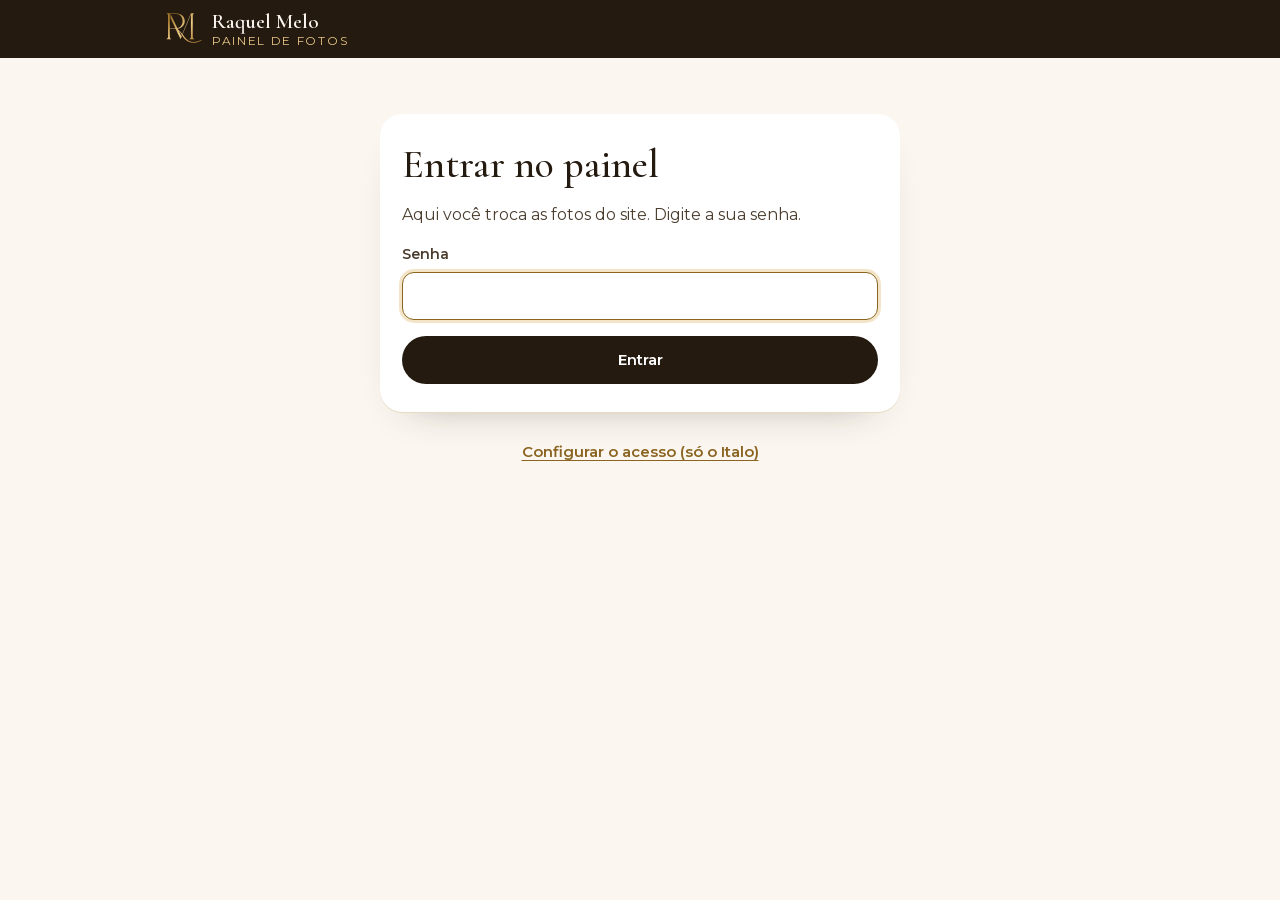
==== admin/index.html @ 7b652dac "Fotos de antes e depois, site que se ajusta às fotos e painel da Raquel - 10 fotos de antes e depois" ====
<!doctype html>
<html lang="pt-BR">
<head>
  <meta charset="utf-8">
  <meta name="viewport" content="width=device-width, initial-scale=1, viewport-fit=cover">
  <meta name="robots" content="noindex, nofollow">
  <meta http-equiv="Content-Security-Policy" content="default-src 'self'; script-src 'self'; style-src 'self'; img-src 'self' blob: data:; font-src 'self'; connect-src 'self' https://api.github.com; base-uri 'none'; form-action 'none'; object-src 'none'">
  <meta name="referrer" content="no-referrer">
  <title>Painel de fotos | Raquel Melo</title>
  <meta name="theme-color" content="#241A10">
  <link rel="icon" href="../favicon.svg" type="image/svg+xml">
  <link rel="stylesheet" href="admin.css">
  <script src="admin.js" defer></script>
</head>
<body>
  <header class="barra">
    <div class="barra-inner">
      <div class="barra-marca">
        <img src="../assets/img/logo-monogram-light.svg" alt="" width="114" height="101">
        <span><strong>Raquel Melo</strong><small>Painel de fotos</small></span>
      </div>
      <nav class="barra-acoes" data-acoes hidden aria-label="Painel">
        <a class="barra-link" href="../" target="_blank" rel="noopener">Ver o site</a>
        <button class="barra-link" type="button" data-abrir-senha>Trocar senha</button>
        <button class="barra-link" type="button" data-sair>Sair</button>
      </nav>
    </div>
  </header>

  <main class="conteudo">
    <!-- ============ Entrar ============ -->
    <section class="tela" data-tela="entrar" hidden>
      <form class="cartao formulario" data-form-entrar novalidate>
        <h1>Entrar no painel</h1>
        <p>Aqui você troca as fotos do site. Digite a sua senha.</p>
        <input type="text" name="usuario" value="raquel" autocomplete="username" hidden>
        <label class="campo">
          <span>Senha</span>
          <input type="password" name="senha" autocomplete="current-password" required>
        </label>
        <p class="erro" data-erro role="alert" hidden></p>
        <button class="botao botao-escuro" type="submit" data-enviar>Entrar</button>
      </form>
      <p class="nota-baixo"><button class="link" type="button" data-ir="configurar">Configurar o acesso (só o Italo)</button></p>
    </section>

    <!-- ============ Configurar o acesso (feito uma vez) ============ -->
    <section class="tela" data-tela="configurar" hidden>
      <form class="cartao formulario" data-form-configurar novalidate>
        <h1>Configurar o acesso</h1>
        <p>Feito uma vez. O painel guarda um token do GitHub protegido pela senha da Raquel: sem a senha, ninguém consegue usar o token.</p>
        <ol class="passos">
          <li>No GitHub da conta <strong>AYVOTEC2026</strong>, abra <a href="https://github.com/settings/personal-access-tokens/new" target="_blank" rel="noopener">Fine-grained tokens › Generate new token</a>.</li>
          <li>Nome: <em>Painel de fotos Raquel</em>. Validade: 1 ano.</li>
          <li>Em <em>Repository access</em>, escolha <em>Only select repositories</em> e marque <strong>raquelmelo</strong>.</li>
          <li>Em <em>Permissions › Repository permissions</em>, deixe <strong>Contents</strong> como <em>Read and write</em>. Nada mais.</li>
          <li>Gere o token, copie e cole abaixo.</li>
        </ol>
        <label class="campo">
          <span>Token do GitHub</span>
          <input type="password" name="token" autocomplete="off" spellcheck="false" autocapitalize="off" required>
        </label>
        <label class="campo">
          <span>Senha para a Raquel (mínimo de 12 caracteres)</span>
          <input type="text" name="senha" autocomplete="new-password" spellcheck="false" autocapitalize="off" minlength="12" required>
        </label>
        <button class="botao botao-claro" type="button" data-gerar-senha>Gerar uma senha forte</button>
        <p class="erro" data-erro role="alert" hidden></p>
        <button class="botao botao-escuro" type="submit" data-enviar>Salvar o acesso</button>
        <button class="link" type="button" data-ir="entrar">Voltar</button>
      </form>
    </section>

    <!-- ============ Painel ============ -->
    <section class="tela" data-tela="painel" hidden>
      <div class="intro">
        <h1>Fotos do site</h1>
        <p>Toque numa foto para trocar, mudar de lugar ou remover. Quando terminar, toque em <strong>Publicar no site</strong>. Espaço sem foto some do site sozinho.</p>
      </div>
      <div class="espacos" data-espacos></div>
      <button class="botao botao-claro nova-galeria" type="button" data-nova-galeria>+ Criar nova galeria</button>
    </section>
  </main>

  <div class="publicar" data-barra-publicar hidden>
    <p class="publicar-resumo" data-resumo>Tudo publicado</p>
    <div class="publicar-botoes">
      <button class="botao botao-claro" type="button" data-desfazer disabled>Desfazer</button>
      <button class="botao botao-ouro" type="button" data-publicar disabled>Publicar no site</button>
    </div>
  </div>

  <!-- ============ Janela de uma foto ============ -->
  <dialog class="janela" data-janela-foto aria-labelledby="jf-titulo">
    <form class="janela-corpo" data-jf-form>
      <h2 id="jf-titulo" data-jf-titulo>Foto</h2>
      <img class="janela-previa" data-jf-previa alt="">
      <label class="campo" data-jf-legenda-campo>
        <span>Legenda (aparece sobre a foto)</span>
        <input type="text" maxlength="40" data-jf-legenda placeholder="Ex.: Morena iluminada">
      </label>
      <label class="opcao" data-jf-ad-campo>
        <input type="checkbox" data-jf-ad>
        <span>É uma montagem de antes e depois (lado a lado)</span>
      </label>
      <div class="linha-botoes">
        <button class="botao botao-claro" type="button" data-jf-esquerda>‹ Mais para o início</button>
        <button class="botao botao-claro" type="button" data-jf-direita>Mais para o fim ›</button>
      </div>
      <label class="campo">
        <span>Levar para outro lugar do site</span>
        <select data-jf-mover></select>
      </label>
      <label class="botao botao-claro botao-arquivo">
        Trocar por outra foto
        <input type="file" accept="image/*" data-jf-trocar>
      </label>
      <button class="botao botao-perigo" type="button" data-jf-remover>Remover foto</button>
      <button class="botao botao-escuro" type="button" data-jf-pronto>Pronto</button>
    </form>
  </dialog>

  <!-- ============ Andamento (preparar fotos e publicar) ============ -->
  <dialog class="janela" data-janela-progresso aria-labelledby="jp-titulo">
    <div class="janela-corpo">
      <h2 id="jp-titulo" data-jp-titulo>Publicando</h2>
      <p data-jp-texto></p>
      <progress data-jp-barra max="100" value="0"></progress>
      <p class="erro" data-jp-erro role="alert" hidden></p>
      <div class="linha-botoes" data-jp-fim hidden>
        <a class="botao botao-escuro" href="../" target="_blank" rel="noopener" data-jp-site>Ver o site</a>
        <button class="botao botao-claro" type="button" data-jp-fechar>Fechar</button>
      </div>
    </div>
  </dialog>

  <!-- ============ Trocar a senha ============ -->
  <dialog class="janela" data-janela-senha aria-labelledby="js-titulo">
    <form class="janela-corpo" data-form-senha novalidate>
      <h2 id="js-titulo">Trocar a senha</h2>
      <label class="campo">
        <span>Nova senha (mínimo de 12 caracteres)</span>
        <input type="text" name="senha" autocomplete="new-password" spellcheck="false" autocapitalize="off" minlength="12" required>
      </label>
      <button class="botao botao-claro" type="button" data-gerar-senha>Gerar uma senha forte</button>
      <p class="erro" data-erro role="alert" hidden></p>
      <button class="botao botao-escuro" type="submit" data-enviar>Salvar a nova senha</button>
      <button class="botao botao-claro" type="button" data-fechar-senha>Cancelar</button>
    </form>
  </dialog>
</body>
</html>
---- admin/admin.css ----
/* Painel de fotos da Raquel Melo: mesmas cores e fontes do site, pensado para o celular. */

@font-face {
  font-family: "Cormorant Garamond";
  font-style: normal;
  font-weight: 300 700;
  font-display: swap;
  src: url("../assets/fonts/cormorant-garamond-latin.woff2") format("woff2");
}
@font-face {
  font-family: "Montserrat";
  font-style: normal;
  font-weight: 300 700;
  font-display: swap;
  src: url("../assets/fonts/montserrat-latin.woff2") format("woff2");
}

:root {
  --espresso: #241A10;
  --espresso-2: #3A2A19;
  --ink: #2B2016;
  --ink-2: #4A3D2E;
  --ink-3: #6E5E4A;
  --bronze: #8A6420;
  --ouro: #D9A84C;
  --ouro-claro: #EAC887;
  --creme: #FBF7F0;
  --creme-2: #F5ECDD;
  --linha: #E8DBC4;
  --perigo: #9B2C1F;
  --branco: #FFFFFF;
  --titulo: "Cormorant Garamond", Garamond, "Times New Roman", serif;
  --texto: "Montserrat", system-ui, sans-serif;
}

*, *::before, *::after { box-sizing: border-box; }
[hidden] { display: none !important; }

html { -webkit-text-size-adjust: 100%; text-size-adjust: 100%; -webkit-tap-highlight-color: transparent; }
body {
  margin: 0;
  min-height: 100vh;
  background: var(--creme);
  color: var(--ink);
  font-family: var(--texto);
  font-size: 1rem;
  line-height: 1.6;
  -webkit-font-smoothing: antialiased;
}
img { display: block; max-width: 100%; }
button, input, select, textarea { font: inherit; color: inherit; }
a { color: var(--bronze); }
h1, h2 { margin: 0; font-family: var(--titulo); font-weight: 500; line-height: 1.1; color: var(--espresso); }
h1 { font-size: 2.1rem; }
h2 { font-size: 1.5rem; }
p { margin: 0; }
:focus-visible { outline: 2px solid var(--bronze); outline-offset: 2px; }

/* ---------- Barra de cima ---------- */

.barra {
  position: sticky;
  top: 0;
  z-index: 10;
  background: var(--espresso);
  color: var(--creme);
  padding-top: env(safe-area-inset-top);
}
.barra-inner {
  display: flex;
  flex-wrap: wrap;
  align-items: center;
  justify-content: space-between;
  gap: 8px 16px;
  max-width: 980px;
  margin: 0 auto;
  padding: 10px max(16px, env(safe-area-inset-left));
}
.barra-marca { display: flex; align-items: center; gap: 10px; }
.barra-marca img { width: 36px; height: auto; }
.barra-marca span { display: grid; line-height: 1.15; }
.barra-marca strong { font-family: var(--titulo); font-size: 1.3rem; font-weight: 600; }
.barra-marca small { font-size: .75rem; letter-spacing: .14em; text-transform: uppercase; color: var(--ouro-claro); }
.barra-acoes { display: flex; flex-wrap: wrap; gap: 4px; }
.barra-link {
  display: inline-flex;
  align-items: center;
  min-height: 44px;
  padding: 0 12px;
  border: 0;
  border-radius: 999px;
  background: transparent;
  color: var(--creme);
  font-size: .875rem;
  font-weight: 500;
  text-decoration: none;
  cursor: pointer;
}
.barra-link:hover { background: rgb(255 255 255 / .1); }

/* ---------- Telas ---------- */

.conteudo {
  max-width: 980px;
  margin: 0 auto;
  padding: 24px max(16px, env(safe-area-inset-left)) 140px;
}
.cartao {
  border-radius: 22px;
  background: var(--branco);
  box-shadow: 0 1px 0 var(--linha), 0 18px 40px -30px rgb(36 26 16 / .45);
}
.formulario { display: grid; gap: 16px; max-width: 520px; margin: 24px auto 0; padding: 28px 22px; }
.formulario > p { color: var(--ink-2); }
.nota-baixo { margin-top: 18px; text-align: center; }

.passos { display: grid; gap: 8px; margin: 0; padding-left: 1.3em; color: var(--ink-2); font-size: .9375rem; }

.campo { display: grid; gap: 6px; }
.campo > span { font-size: .875rem; font-weight: 600; color: var(--ink-2); }
.campo input, .campo select, .campo textarea {
  width: 100%;
  min-height: 48px;
  padding: 10px 14px;
  border: 1px solid #D9C7A6;
  border-radius: 12px;
  background: var(--branco);
  font-size: 1rem;
}
.campo textarea { min-height: 96px; resize: vertical; }
.campo input:focus, .campo select:focus, .campo textarea:focus { border-color: var(--bronze); outline: none; box-shadow: 0 0 0 3px rgb(217 168 76 / .3); }

.opcao { display: flex; align-items: flex-start; gap: 10px; min-height: 44px; padding: 10px 0; cursor: pointer; }
.opcao input { width: 22px; height: 22px; margin: 1px 0 0; accent-color: var(--espresso); flex: 0 0 auto; }

.erro {
  padding: 10px 14px;
  border-radius: 10px;
  background: #FBEAE6;
  color: var(--perigo);
  font-size: .9375rem;
  font-weight: 500;
}

.botao {
  display: inline-flex;
  align-items: center;
  justify-content: center;
  gap: 8px;
  min-height: 48px;
  padding: 10px 20px;
  border: 0;
  border-radius: 999px;
  font-size: .9375rem;
  font-weight: 600;
  text-align: center;
  text-decoration: none;
  cursor: pointer;
  transition: background-color .2s, opacity .2s;
}
.botao:disabled { opacity: .45; cursor: default; }
.botao-escuro { background: var(--espresso); color: var(--branco); }
.botao-escuro:not(:disabled):hover { background: var(--espresso-2); }
.botao-claro { background: var(--branco); color: var(--espresso); box-shadow: inset 0 0 0 1px #D9C7A6; }
.botao-claro:not(:disabled):hover { background: var(--creme); }
.botao-ouro { background: linear-gradient(140deg, #F0D49A, #D9A84C 55%, #B8862F); color: var(--espresso); }
.botao-perigo { background: var(--branco); color: var(--perigo); box-shadow: inset 0 0 0 1px #E3B3AA; }
.botao-arquivo { position: relative; overflow: hidden; }
.botao-arquivo input { position: absolute; inset: 0; opacity: 0; cursor: pointer; }

.link {
  min-height: 44px;
  padding: 0 4px;
  border: 0;
  background: none;
  color: var(--bronze);
  font-size: .9375rem;
  font-weight: 600;
  text-decoration: underline;
  text-underline-offset: 3px;
  cursor: pointer;
}

/* ---------- Painel ---------- */

.intro { display: grid; gap: 8px; margin-bottom: 20px; }
.intro p { color: var(--ink-2); }
.espacos { display: grid; gap: 18px; }
.espaco { padding: 20px 16px; }
.espaco-cabeca { display: flex; align-items: flex-start; justify-content: space-between; gap: 12px; }
.espaco-cabeca p { margin-top: 4px; color: var(--ink-3); font-size: .875rem; }
.contador {
  flex: 0 0 auto;
  padding: 4px 10px;
  border-radius: 999px;
  background: var(--creme-2);
  color: var(--ink-2);
  font-size: .8125rem;
  font-weight: 600;
  white-space: nowrap;
}
.contador.cheio { background: var(--espresso); color: var(--ouro-claro); }
.espaco-vazio { margin-top: 14px; padding: 12px 14px; border-radius: 12px; background: var(--creme); color: var(--ink-2); font-size: .875rem; }

.grade {
  display: grid;
  grid-template-columns: repeat(auto-fill, minmax(104px, 1fr));
  gap: 10px;
  margin: 16px 0 0;
  padding: 0;
  list-style: none;
}
.miniatura {
  position: relative;
  display: block;
  width: 100%;
  aspect-ratio: 1;
  padding: 0;
  overflow: hidden;
  border: 0;
  border-radius: 14px;
  background: var(--creme-2);
  cursor: pointer;
}
.miniatura img { width: 100%; height: 100%; object-fit: cover; }
.miniatura .ordem {
  position: absolute;
  top: 6px;
  left: 6px;
  display: grid;
  place-items: center;
  min-width: 24px;
  height: 24px;
  padding: 0 6px;
  border-radius: 999px;
  background: rgb(36 26 16 / .82);
  color: var(--branco);
  font-size: .75rem;
  font-weight: 600;
}
.miniatura .marca {
  position: absolute;
  left: 6px;
  right: 6px;
  bottom: 6px;
  padding: 2px 6px;
  border-radius: 6px;
  background: rgb(255 255 255 / .9);
  color: var(--espresso);
  font-size: .6875rem;
  font-weight: 600;
  line-height: 1.4;
  white-space: nowrap;
  overflow: hidden;
  text-overflow: ellipsis;
}
.miniatura .marca-nova { background: var(--ouro); }
.adicionar {
  display: grid;
  place-content: center;
  justify-items: center;
  gap: 4px;
  border: 2px dashed #D9C7A6;
  background: var(--creme);
  color: var(--bronze);
  font-size: .8125rem;
  font-weight: 600;
  text-align: center;
}
.adicionar .mais { font-size: 1.75rem; line-height: 1; }
.adicionar input { position: absolute; inset: 0; width: 100%; height: 100%; opacity: 0; cursor: pointer; }

.textos { margin-top: 16px; border-top: 1px solid var(--linha); }
.textos summary {
  display: flex;
  align-items: center;
  min-height: 48px;
  font-weight: 600;
  color: var(--espresso);
  cursor: pointer;
}
.textos-campos { display: grid; gap: 12px; padding-bottom: 6px; }
.espaco-acoes { display: flex; flex-wrap: wrap; gap: 8px; margin-top: 12px; }
.espaco-acoes .botao { min-height: 44px; padding: 8px 14px; font-size: .875rem; }
.nova-galeria { width: 100%; margin-top: 18px; }

/* ---------- Barra de publicar ---------- */

.publicar {
  position: fixed;
  left: 0;
  right: 0;
  bottom: 0;
  z-index: 10;
  display: flex;
  flex-wrap: wrap;
  align-items: center;
  justify-content: space-between;
  gap: 10px 16px;
  padding: 12px max(16px, env(safe-area-inset-left)) calc(12px + env(safe-area-inset-bottom));
  background: rgb(251 247 240 / .97);
  box-shadow: 0 -12px 30px -20px rgb(36 26 16 / .5);
  border-top: 1px solid var(--linha);
}
.publicar-resumo { font-size: .9375rem; font-weight: 600; color: var(--ink-2); }
.publicar.tem-mudancas .publicar-resumo { color: var(--bronze); }
.publicar-botoes { display: flex; gap: 8px; margin-left: auto; }

/* ---------- Janelas ---------- */

.janela {
  width: min(100% - 24px, 520px);
  max-height: calc(100% - 24px);
  padding: 0;
  border: 0;
  border-radius: 22px;
  background: var(--branco);
  color: var(--ink);
  box-shadow: 0 30px 70px -20px rgb(0 0 0 / .5);
}
.janela::backdrop { background: rgb(36 26 16 / .55); }
.janela-corpo { display: grid; gap: 14px; padding: 22px 18px; }
.janela-previa { width: 100%; max-height: 46vh; object-fit: contain; border-radius: 14px; background: var(--creme-2); }
.linha-botoes { display: flex; flex-wrap: wrap; gap: 8px; }
.linha-botoes .botao { flex: 1 1 160px; }
progress { width: 100%; height: 10px; accent-color: var(--bronze); }

@media (min-width: 700px) {
  .conteudo { padding-top: 32px; }
  .espaco { padding: 24px; }
  .grade { grid-template-columns: repeat(auto-fill, minmax(132px, 1fr)); gap: 12px; }
  h1 { font-size: 2.5rem; }
}
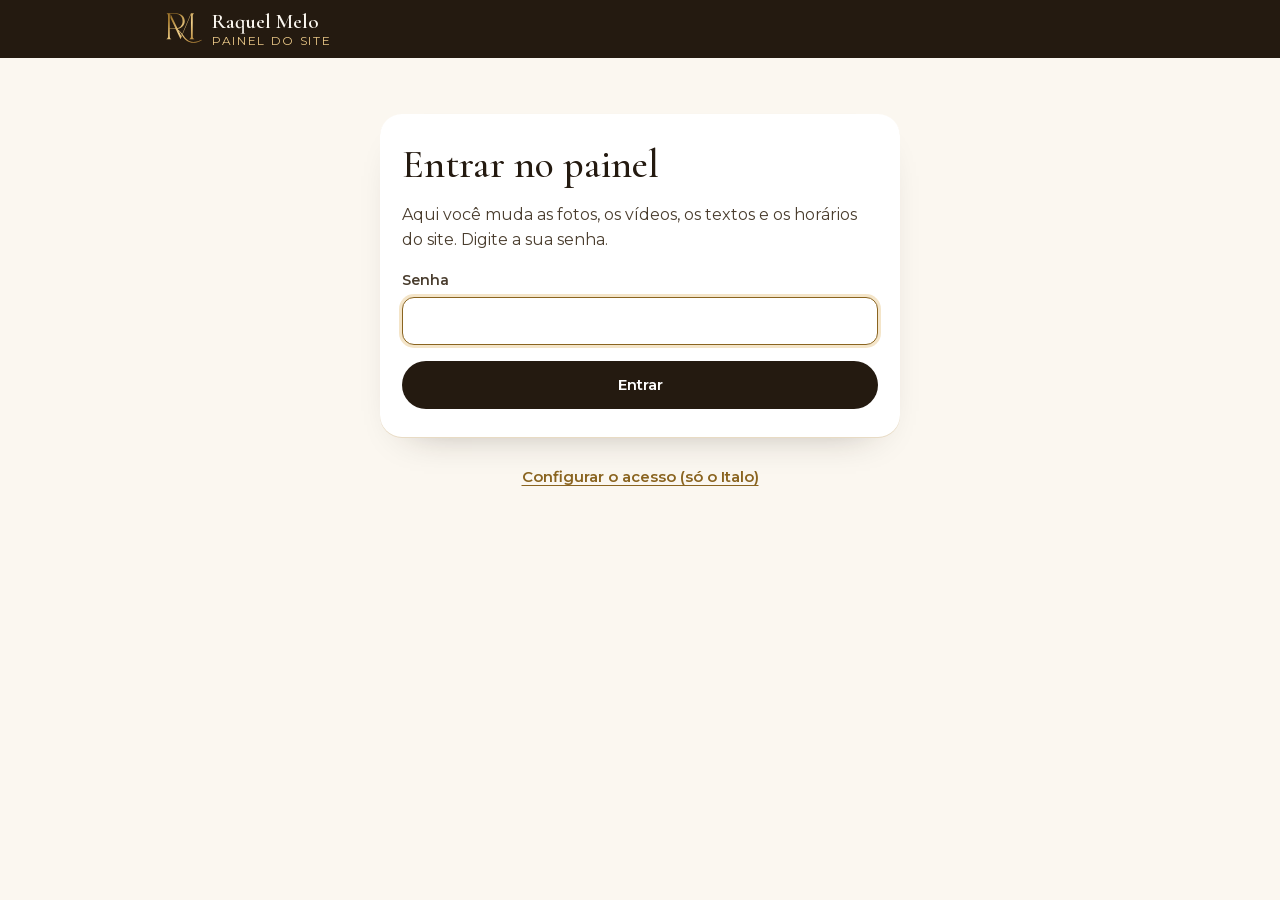
==== commit f2b559c0: "Painel do site: textos, perguntas, contato e vídeos O painel da Raquel (/admin/) passa a editar o si" ====
--- a/admin/index.html
+++ b/admin/index.html
@@ -4,20 +4,21 @@
   <meta charset="utf-8">
   <meta name="viewport" content="width=device-width, initial-scale=1, viewport-fit=cover">
   <meta name="robots" content="noindex, nofollow">
-  <meta http-equiv="Content-Security-Policy" content="default-src 'self'; script-src 'self'; style-src 'self'; img-src 'self' blob: data:; font-src 'self'; connect-src 'self' https://api.github.com; base-uri 'none'; form-action 'none'; object-src 'none'">
+  <meta http-equiv="Content-Security-Policy" content="default-src 'self'; script-src 'self'; style-src 'self'; img-src 'self' blob: data:; media-src 'self' blob:; font-src 'self'; connect-src 'self' https://api.github.com; base-uri 'none'; form-action 'none'; object-src 'none'">
   <meta name="referrer" content="no-referrer">
-  <title>Painel de fotos | Raquel Melo</title>
+  <title>Painel do site | Raquel Melo</title>
   <meta name="theme-color" content="#241A10">
   <link rel="icon" href="../favicon.svg" type="image/svg+xml">
-  <link rel="stylesheet" href="admin.css">
-  <script src="admin.js" defer></script>
+  <link rel="stylesheet" href="admin.css?v=20261112c">
+  <script src="conteudo.js?v=20261112c" defer></script>
+  <script src="admin.js?v=20261112c" defer></script>
 </head>
 <body>
   <header class="barra">
     <div class="barra-inner">
       <div class="barra-marca">
         <img src="../assets/img/logo-monogram-light.svg" alt="" width="114" height="101">
-        <span><strong>Raquel Melo</strong><small>Painel de fotos</small></span>
+        <span><strong>Raquel Melo</strong><small>Painel do site</small></span>
       </div>
       <nav class="barra-acoes" data-acoes hidden aria-label="Painel">
         <a class="barra-link" href="../" target="_blank" rel="noopener">Ver o site</a>
@@ -32,7 +33,7 @@
     <section class="tela" data-tela="entrar" hidden>
       <form class="cartao formulario" data-form-entrar novalidate>
         <h1>Entrar no painel</h1>
-        <p>Aqui você troca as fotos do site. Digite a sua senha.</p>
+        <p>Aqui você muda as fotos, os vídeos, os textos e os horários do site. Digite a sua senha.</p>
         <input type="text" name="usuario" value="raquel" autocomplete="username" hidden>
         <label class="campo">
           <span>Senha</span>
@@ -51,7 +52,7 @@
         <p>Feito uma vez. O painel guarda um token do GitHub protegido pela senha da Raquel: sem a senha, ninguém consegue usar o token.</p>
         <ol class="passos">
           <li>No GitHub da conta <strong>AYVOTEC2026</strong>, abra <a href="https://github.com/settings/personal-access-tokens/new" target="_blank" rel="noopener">Fine-grained tokens › Generate new token</a>.</li>
-          <li>Nome: <em>Painel de fotos Raquel</em>. Validade: 1 ano.</li>
+          <li>Nome: <em>Painel do site Raquel</em>. Validade: 1 ano.</li>
           <li>Em <em>Repository access</em>, escolha <em>Only select repositories</em> e marque <strong>raquelmelo</strong>.</li>
           <li>Em <em>Permissions › Repository permissions</em>, deixe <strong>Contents</strong> como <em>Read and write</em>. Nada mais.</li>
           <li>Gere o token, copie e cole abaixo.</li>
@@ -73,12 +74,45 @@
 
     <!-- ============ Painel ============ -->
     <section class="tela" data-tela="painel" hidden>
-      <div class="intro">
-        <h1>Fotos do site</h1>
-        <p>Toque numa foto para trocar, mudar de lugar ou remover. Quando terminar, toque em <strong>Publicar no site</strong>. Espaço sem foto some do site sozinho.</p>
-      </div>
-      <div class="espacos" data-espacos></div>
-      <button class="botao botao-claro nova-galeria" type="button" data-nova-galeria>+ Criar nova galeria</button>
+      <div class="abas" role="tablist" aria-label="O que você quer mudar">
+        <button class="aba" type="button" role="tab" id="aba-fotos" aria-controls="painel-fotos" data-aba="fotos">Fotos</button>
+        <button class="aba" type="button" role="tab" id="aba-textos" aria-controls="painel-textos" data-aba="textos">Textos</button>
+        <button class="aba" type="button" role="tab" id="aba-duvidas" aria-controls="painel-duvidas" data-aba="duvidas">Dúvidas</button>
+        <button class="aba" type="button" role="tab" id="aba-contato" aria-controls="painel-contato" data-aba="contato">Contato</button>
+      </div>
+
+      <div class="painel-aba" role="tabpanel" id="painel-fotos" aria-labelledby="aba-fotos" data-painel-aba="fotos">
+        <div class="intro">
+          <h1>Fotos e vídeos</h1>
+          <p>Toque numa foto para trocar, mudar de lugar ou remover. Quando terminar, toque em <strong>Publicar no site</strong>. Espaço sem foto some do site sozinho.</p>
+        </div>
+        <div class="espacos" data-espacos></div>
+        <button class="botao botao-claro nova-galeria" type="button" data-nova-galeria>+ Criar nova galeria</button>
+      </div>
+
+      <div class="painel-aba" role="tabpanel" id="painel-textos" aria-labelledby="aba-textos" data-painel-aba="textos" hidden>
+        <div class="intro">
+          <h1>Textos do site</h1>
+          <p>Toque numa parte do site para abrir e mudar os textos. Campo vazio some do site. Quando terminar, toque em <strong>Publicar no site</strong>.</p>
+        </div>
+        <div class="blocos" data-editor-textos></div>
+      </div>
+
+      <div class="painel-aba" role="tabpanel" id="painel-duvidas" aria-labelledby="aba-duvidas" data-painel-aba="duvidas" hidden>
+        <div class="intro">
+          <h1>Perguntas frequentes</h1>
+          <p>Adicione, mude a ordem, edite ou remova perguntas. Quando terminar, toque em <strong>Publicar no site</strong>.</p>
+        </div>
+        <div class="blocos" data-editor-duvidas></div>
+      </div>
+
+      <div class="painel-aba" role="tabpanel" id="painel-contato" aria-labelledby="aba-contato" data-painel-aba="contato" hidden>
+        <div class="intro">
+          <h1>Contato e horários</h1>
+          <p>WhatsApp, Instagram, endereço e horários aparecem em vários lugares do site: mude aqui e tudo se atualiza junto.</p>
+        </div>
+        <div class="blocos" data-editor-contato></div>
+      </div>
     </section>
   </main>
 
@@ -117,6 +151,24 @@
       </label>
       <button class="botao botao-perigo" type="button" data-jf-remover>Remover foto</button>
       <button class="botao botao-escuro" type="button" data-jf-pronto>Pronto</button>
+    </form>
+  </dialog>
+
+  <!-- ============ Janela de um vídeo ============ -->
+  <dialog class="janela" data-janela-video aria-labelledby="jv-titulo">
+    <form class="janela-corpo" data-jv-form>
+      <h2 id="jv-titulo" data-jv-titulo>Vídeo</h2>
+      <video class="janela-previa janela-video" data-jv-previa muted playsinline controls preload="metadata"></video>
+      <label class="campo">
+        <span>Legenda (aparece embaixo do vídeo)</span>
+        <input type="text" maxlength="60" data-jv-legenda placeholder="Ex.: Finalização dos cachos iluminados">
+      </label>
+      <div class="linha-botoes">
+        <button class="botao botao-claro" type="button" data-jv-esquerda>‹ Mais para o início</button>
+        <button class="botao botao-claro" type="button" data-jv-direita>Mais para o fim ›</button>
+      </div>
+      <button class="botao botao-perigo" type="button" data-jv-remover>Remover vídeo</button>
+      <button class="botao botao-escuro" type="button" data-jv-pronto>Pronto</button>
     </form>
   </dialog>
 
--- a/admin/admin.css
+++ b/admin/admin.css
@@ -1,4 +1,4 @@
-/* Painel de fotos da Raquel Melo: mesmas cores e fontes do site, pensado para o celular. */
+/* Painel do site da Raquel Melo: mesmas cores e fontes do site, pensado para o celular. */
 
 @font-face {
   font-family: "Cormorant Garamond";
@@ -117,7 +117,8 @@
 .passos { display: grid; gap: 8px; margin: 0; padding-left: 1.3em; color: var(--ink-2); font-size: .9375rem; }
 
 .campo { display: grid; gap: 6px; }
-.campo > span { font-size: .875rem; font-weight: 600; color: var(--ink-2); }
+.campo > span, .campo > label { font-size: .875rem; font-weight: 600; color: var(--ink-2); }
+.campo .dica { font-size: .8125rem; line-height: 1.5; color: var(--ink-3); }
 .campo input, .campo select, .campo textarea {
   width: 100%;
   min-height: 48px;
@@ -284,6 +285,145 @@
 .espaco-acoes .botao { min-height: 44px; padding: 8px 14px; font-size: .875rem; }
 .nova-galeria { width: 100%; margin-top: 18px; }
 
+/* ---------- Abas (Fotos, Textos, Dúvidas, Contato) ---------- */
+
+.abas {
+  position: sticky;
+  top: var(--barra, 64px);
+  z-index: 5;
+  display: grid;
+  grid-template-columns: repeat(4, minmax(0, 1fr));
+  gap: 4px;
+  margin: -8px 0 22px;
+  padding: 4px;
+  border-radius: 999px;
+  background: var(--creme-2);
+  box-shadow: 0 0 0 6px var(--creme), 0 10px 24px -18px rgb(36 26 16 / .6);
+}
+.aba {
+  position: relative;
+  min-height: 44px;
+  padding: 6px 4px;
+  border: 0;
+  border-radius: 999px;
+  background: none;
+  color: var(--ink-2);
+  font-size: .875rem;
+  font-weight: 600;
+  cursor: pointer;
+  transition: background-color .2s, color .2s;
+}
+.aba[aria-selected="true"] { background: var(--espresso); color: var(--branco); }
+/* pontinho dourado: há alterações não publicadas nesta aba */
+.aba.alterada::after {
+  content: "";
+  position: absolute;
+  top: 7px;
+  right: 9px;
+  width: 8px;
+  height: 8px;
+  border-radius: 50%;
+  background: var(--ouro);
+}
+
+/* ---------- Editores de texto ---------- */
+
+.blocos { display: grid; gap: 14px; }
+.bloco summary {
+  display: grid;
+  grid-template-columns: minmax(0, 1fr) auto;
+  gap: 2px 12px;
+  align-items: center;
+  min-height: 64px;
+  padding: 16px;
+  cursor: pointer;
+  list-style: none;
+}
+.bloco summary::-webkit-details-marker { display: none; }
+.bloco summary::after {
+  content: "";
+  grid-column: 2;
+  grid-row: 1 / span 2;
+  width: 10px;
+  height: 10px;
+  margin-right: 4px;
+  border-right: 2px solid var(--bronze);
+  border-bottom: 2px solid var(--bronze);
+  transform: rotate(45deg) translateY(-3px);
+  transition: transform .2s;
+}
+.bloco[open] summary::after { transform: rotate(-135deg) translateY(-3px); }
+.bloco-titulo { font-family: var(--titulo); font-size: 1.5rem; font-weight: 500; line-height: 1.15; color: var(--espresso); }
+.bloco-onde { grid-column: 1; font-size: .8125rem; color: var(--ink-3); }
+.bloco-corpo { display: grid; gap: 16px; padding: 4px 16px 20px; border-top: 1px solid var(--linha); padding-top: 16px; }
+.bloco-fixo { display: grid; gap: 16px; padding: 20px 16px; }
+.bloco-desc { margin-top: -8px; font-size: .875rem; color: var(--ink-3); }
+.aviso-campo { padding: 10px 14px; border-radius: 12px; background: var(--creme); color: var(--ink-2); font-size: .875rem; line-height: 1.5; }
+.blocos > .aviso-campo { background: var(--creme-2); }
+
+.lista-editavel { display: grid; gap: 10px; }
+.lista-titulo { font-size: .875rem; font-weight: 700; color: var(--espresso); }
+.lista-vazia { padding: 10px 14px; border-radius: 12px; background: var(--creme); color: var(--ink-3); font-size: .875rem; }
+.itens { display: grid; gap: 10px; margin: 0; padding: 0; list-style: none; }
+.item { display: grid; gap: 10px; padding: 12px; border: 1px solid var(--linha); border-radius: 16px; background: #FFFDF9; }
+.item-corpo { display: grid; gap: 10px; }
+/* horários: dia e horário lado a lado */
+.lista-lado .item-corpo { grid-template-columns: minmax(0, 1.15fr) minmax(0, 1fr); }
+.lista-lado .item { gap: 8px; }
+.item-acoes { display: flex; flex-wrap: wrap; gap: 6px; }
+.item-recolhivel { display: grid; gap: 10px; }
+.item-recolhivel[open] { gap: 12px; }
+.item-recolhivel summary {
+  display: flex;
+  align-items: center;
+  gap: 10px;
+  min-height: 40px;
+  font-weight: 600;
+  color: var(--espresso);
+  cursor: pointer;
+  list-style: none;
+}
+.item-recolhivel summary::-webkit-details-marker { display: none; }
+.item-recolhivel summary::before { content: "+"; display: grid; place-items: center; flex: 0 0 26px; height: 26px; border-radius: 50%; background: var(--creme-2); color: var(--bronze); font-weight: 700; }
+.item-recolhivel[open] summary::before { content: "–"; }
+.item-recolhivel[open] > .item-corpo, .item-recolhivel[open] > .item-acoes { padding-top: 2px; }
+.mini {
+  min-height: 40px;
+  padding: 6px 12px;
+  border: 0;
+  border-radius: 999px;
+  background: var(--branco);
+  box-shadow: inset 0 0 0 1px #D9C7A6;
+  color: var(--espresso);
+  font-size: .8125rem;
+  font-weight: 600;
+  cursor: pointer;
+}
+.mini:disabled { opacity: .4; cursor: default; }
+.mini-perigo { margin-left: auto; color: var(--perigo); box-shadow: inset 0 0 0 1px #E3B3AA; }
+.botao-adicionar { width: 100%; }
+
+/* ---------- Vídeos ---------- */
+
+.grade-videos { grid-template-columns: repeat(auto-fill, minmax(96px, 1fr)); }
+.miniatura-video { aspect-ratio: 9 / 16; }
+.miniatura-video .sem-capa { display: grid; place-items: center; height: 100%; color: var(--ink-3); font-size: .8125rem; font-weight: 600; }
+.miniatura-video .play {
+  position: absolute;
+  top: 50%;
+  left: 50%;
+  display: grid;
+  place-items: center;
+  width: 36px;
+  height: 36px;
+  border-radius: 50%;
+  background: rgb(255 255 255 / .9);
+  color: var(--espresso);
+  font-size: .8rem;
+  transform: translate(-50%, -50%);
+}
+.janela-video { aspect-ratio: 9 / 16; max-height: 42vh; background: #1E150C; }
+
 /* ---------- Barra de publicar ---------- */
 
 .publicar {
@@ -329,5 +469,10 @@
   .conteudo { padding-top: 32px; }
   .espaco { padding: 24px; }
   .grade { grid-template-columns: repeat(auto-fill, minmax(132px, 1fr)); gap: 12px; }
+  .grade-videos { grid-template-columns: repeat(auto-fill, minmax(120px, 1fr)); }
+  .bloco summary { padding: 18px 24px; }
+  .bloco-corpo { padding: 18px 24px 24px; }
+  .bloco-fixo { padding: 24px; }
+  .aba { font-size: .9375rem; }
   h1 { font-size: 2.5rem; }
 }
